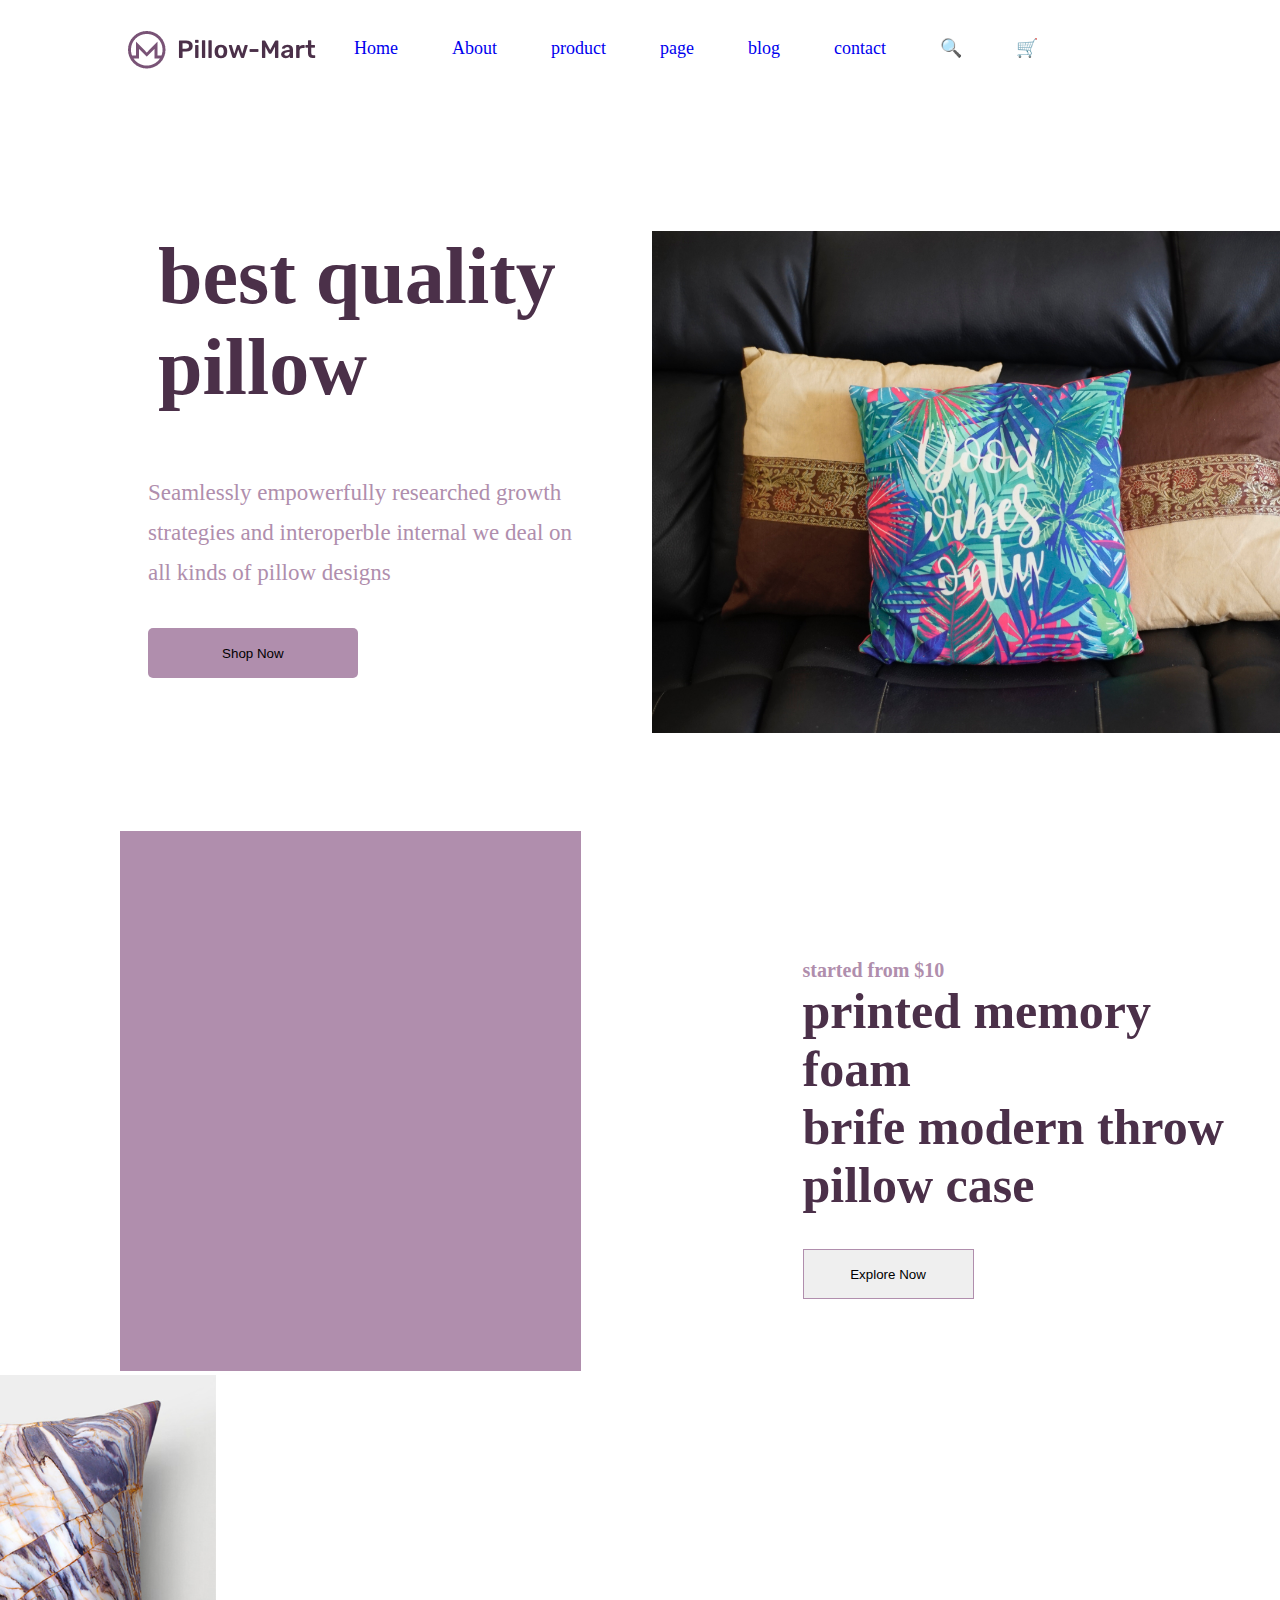
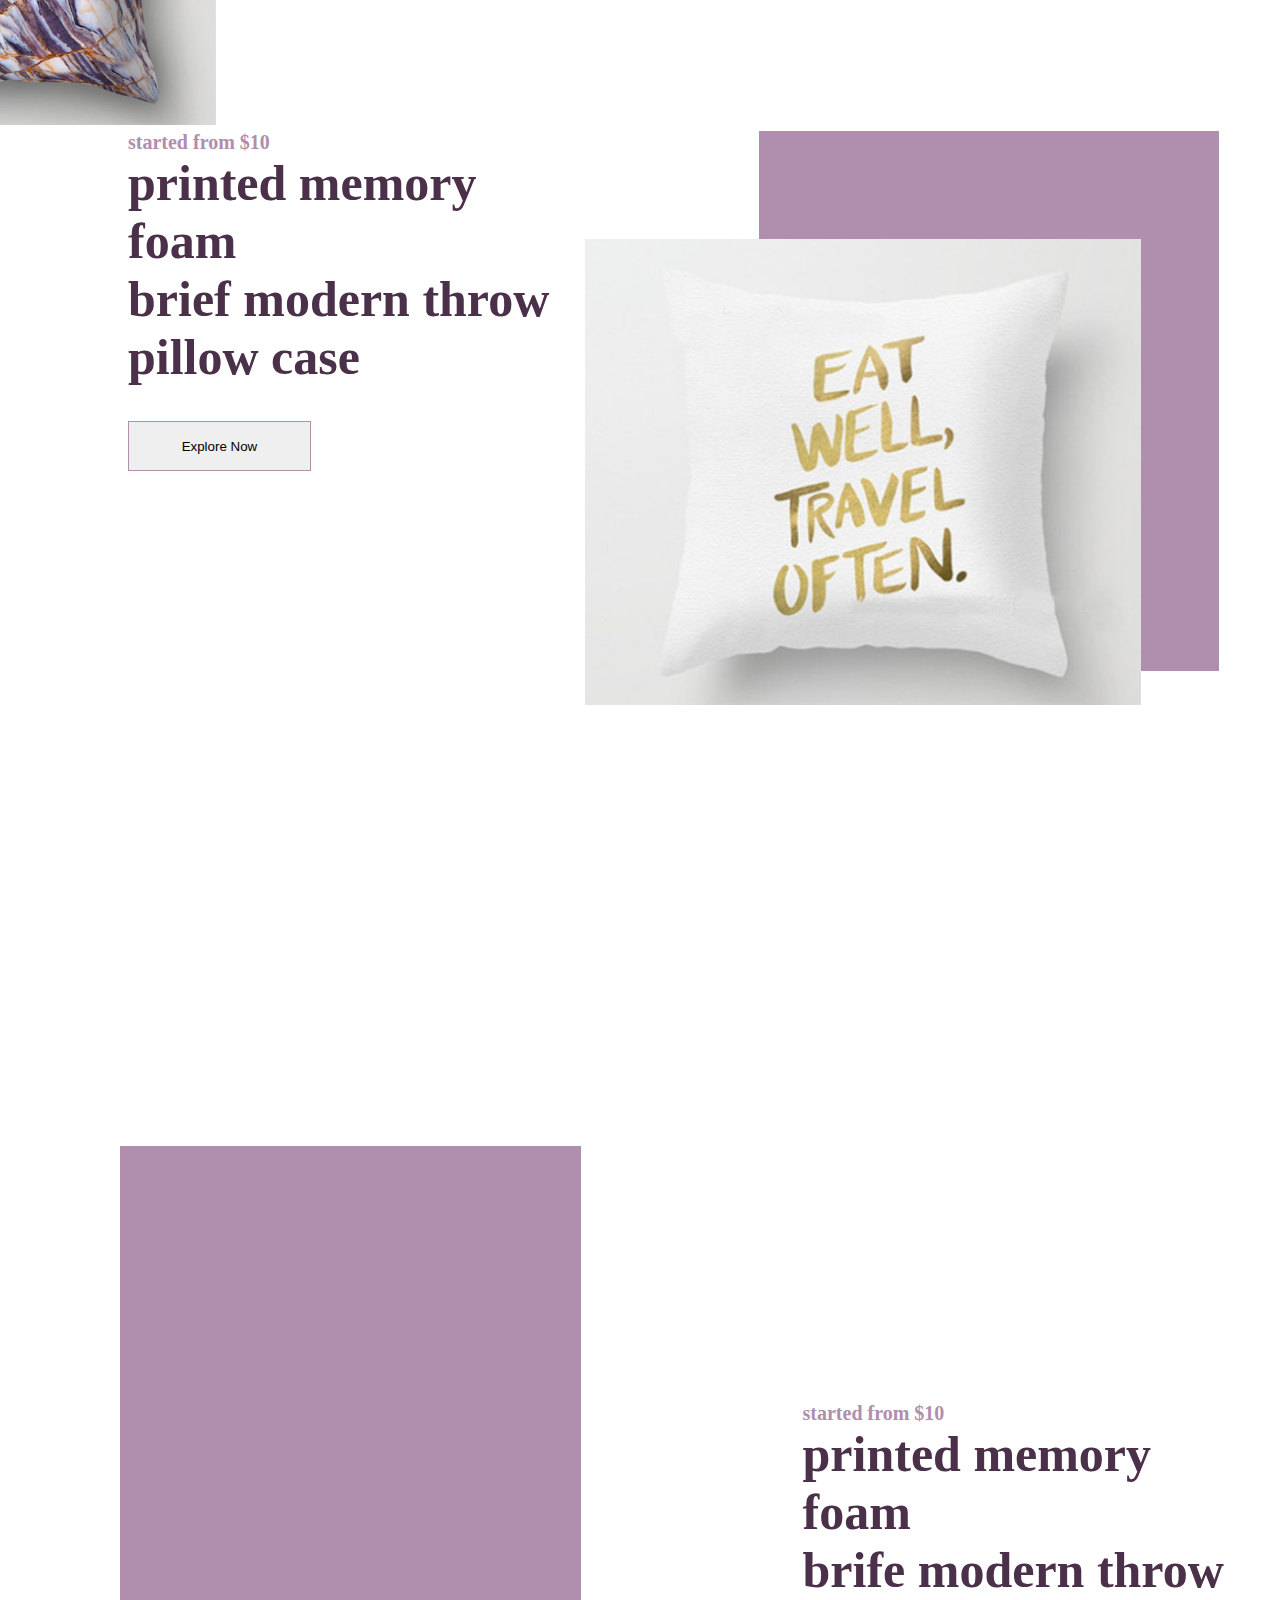
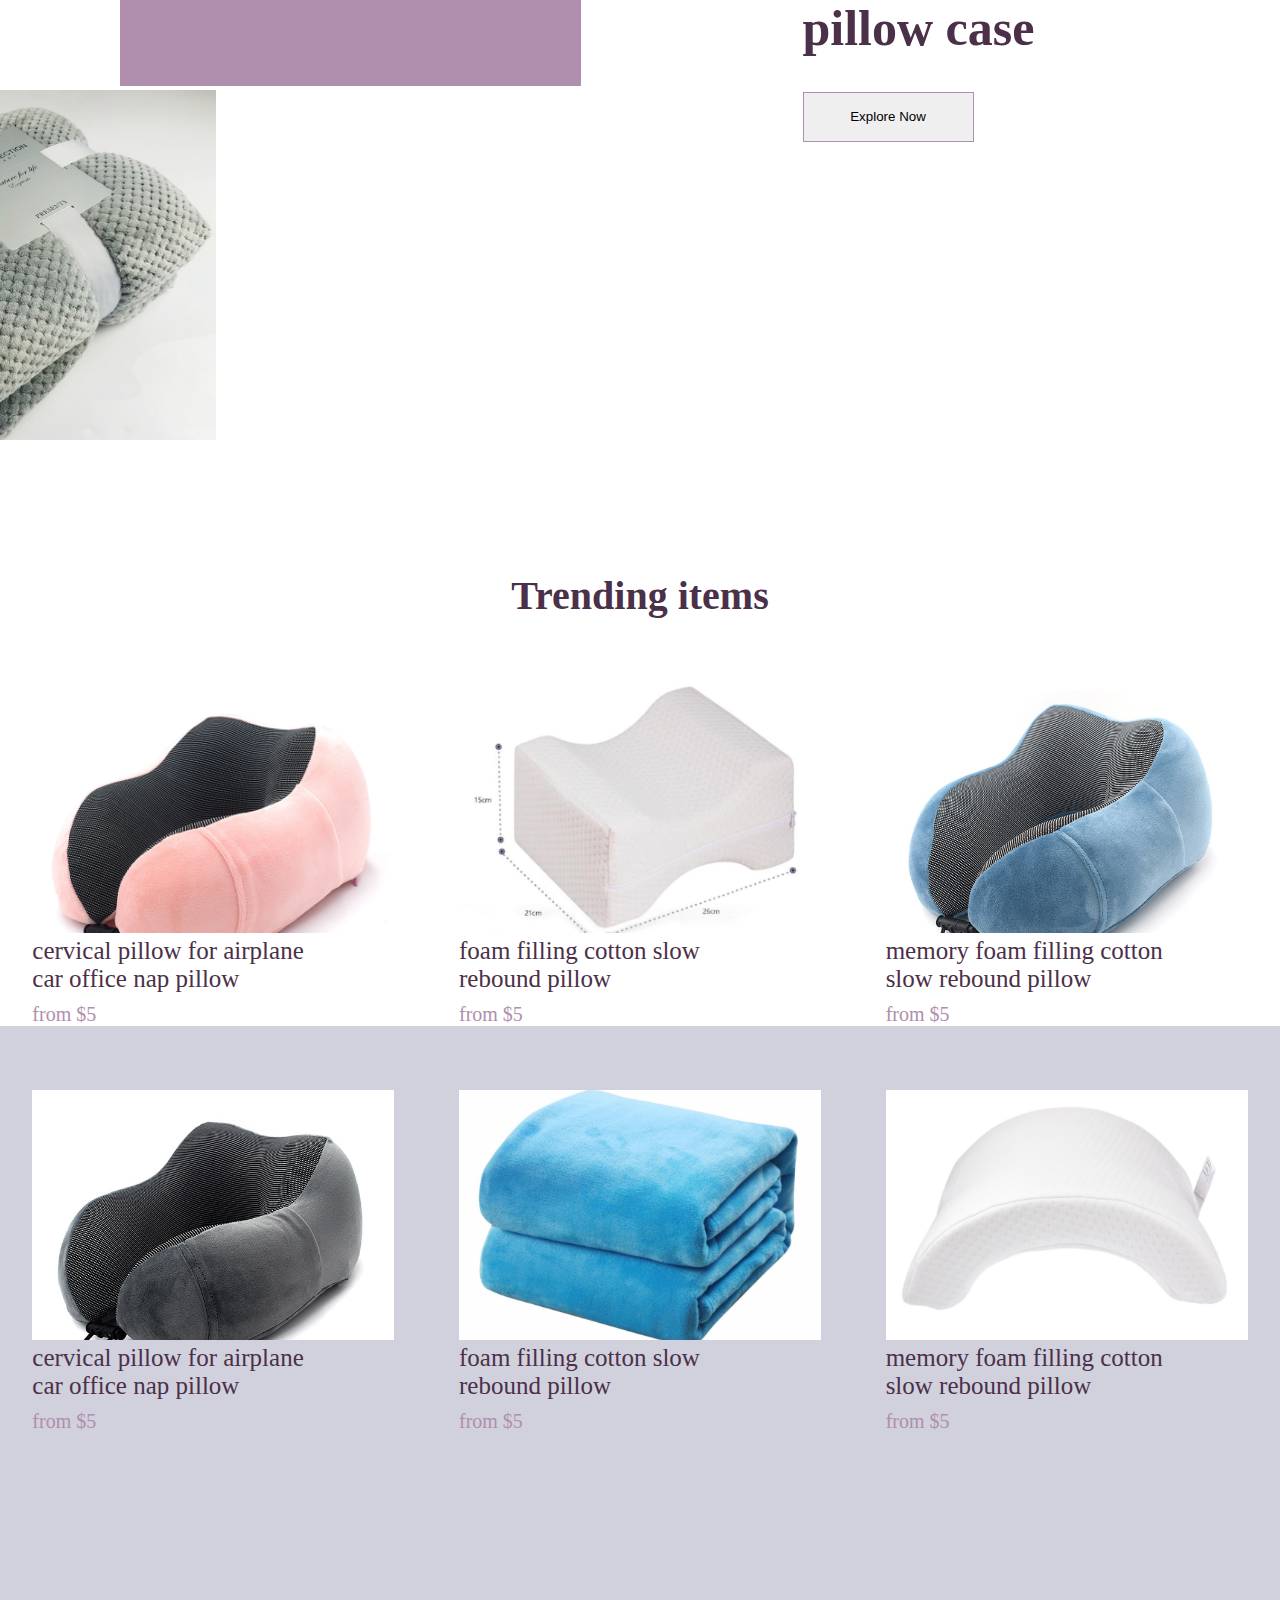
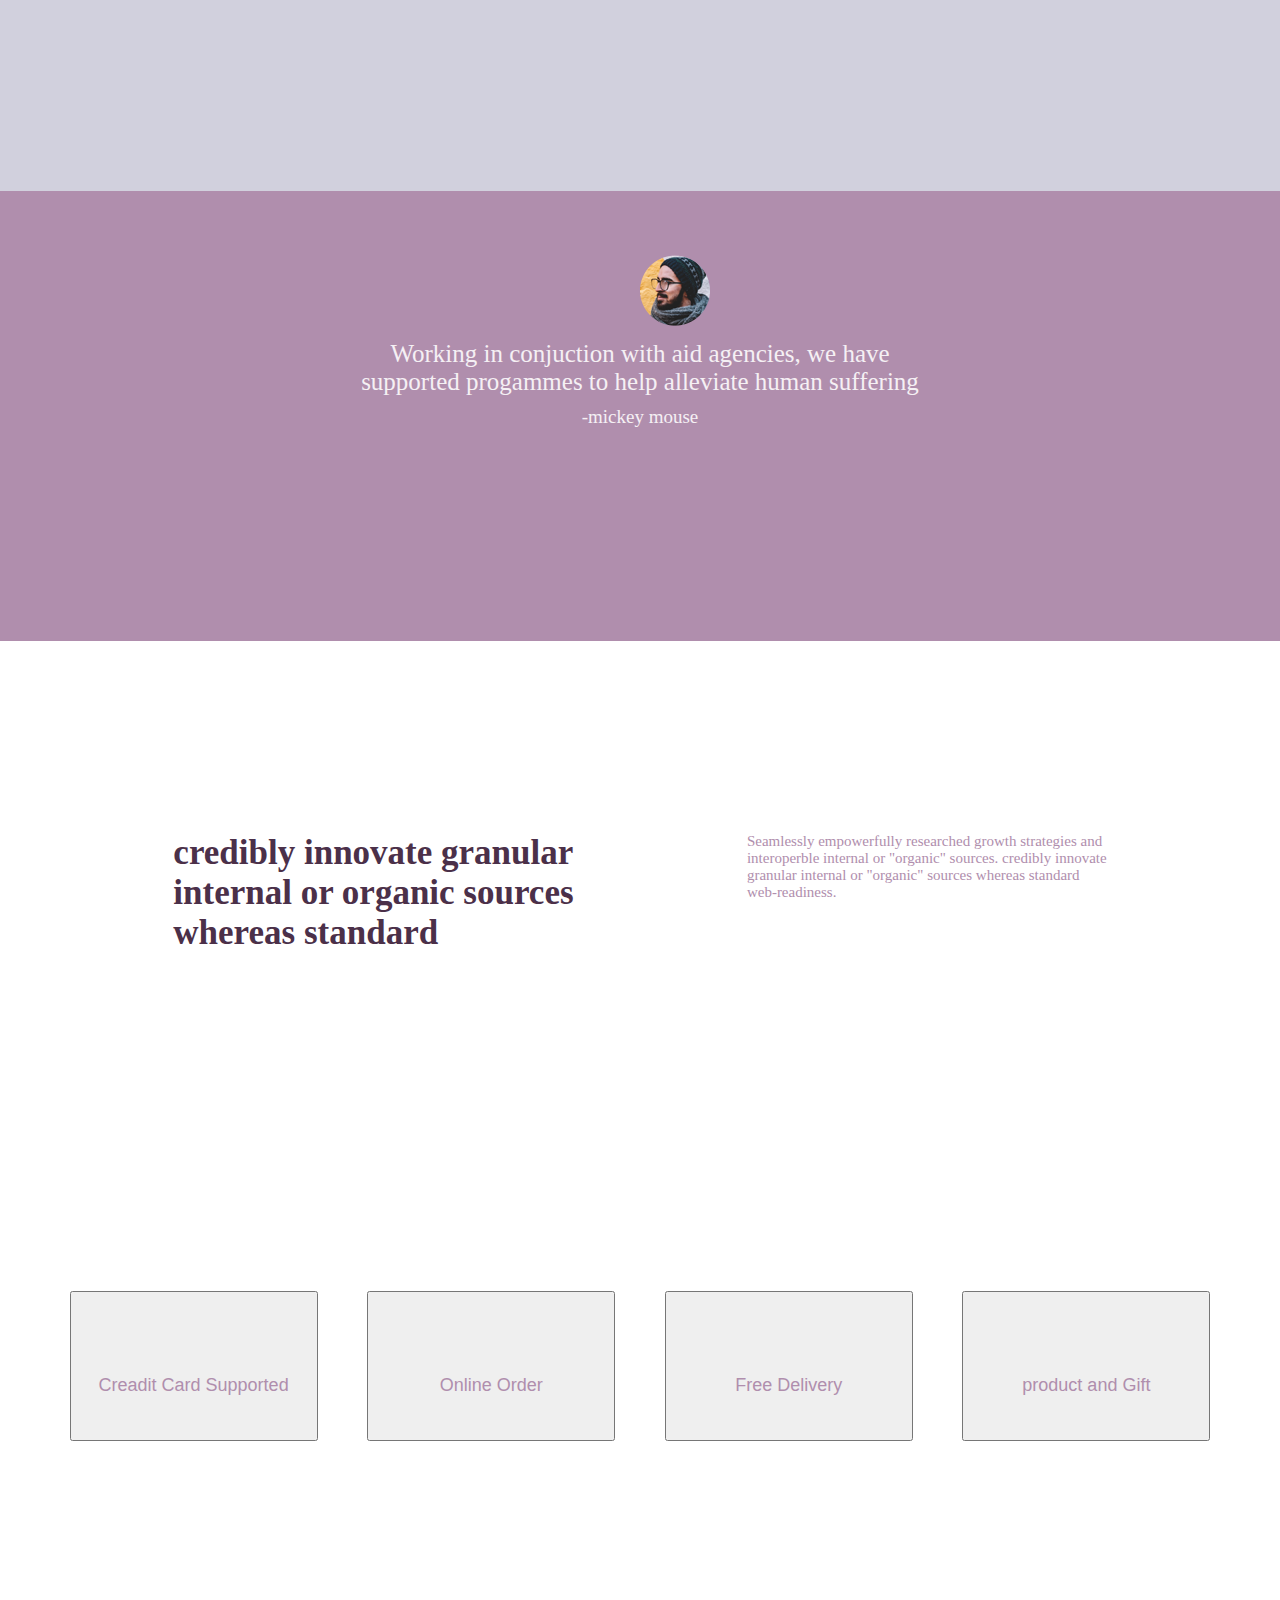
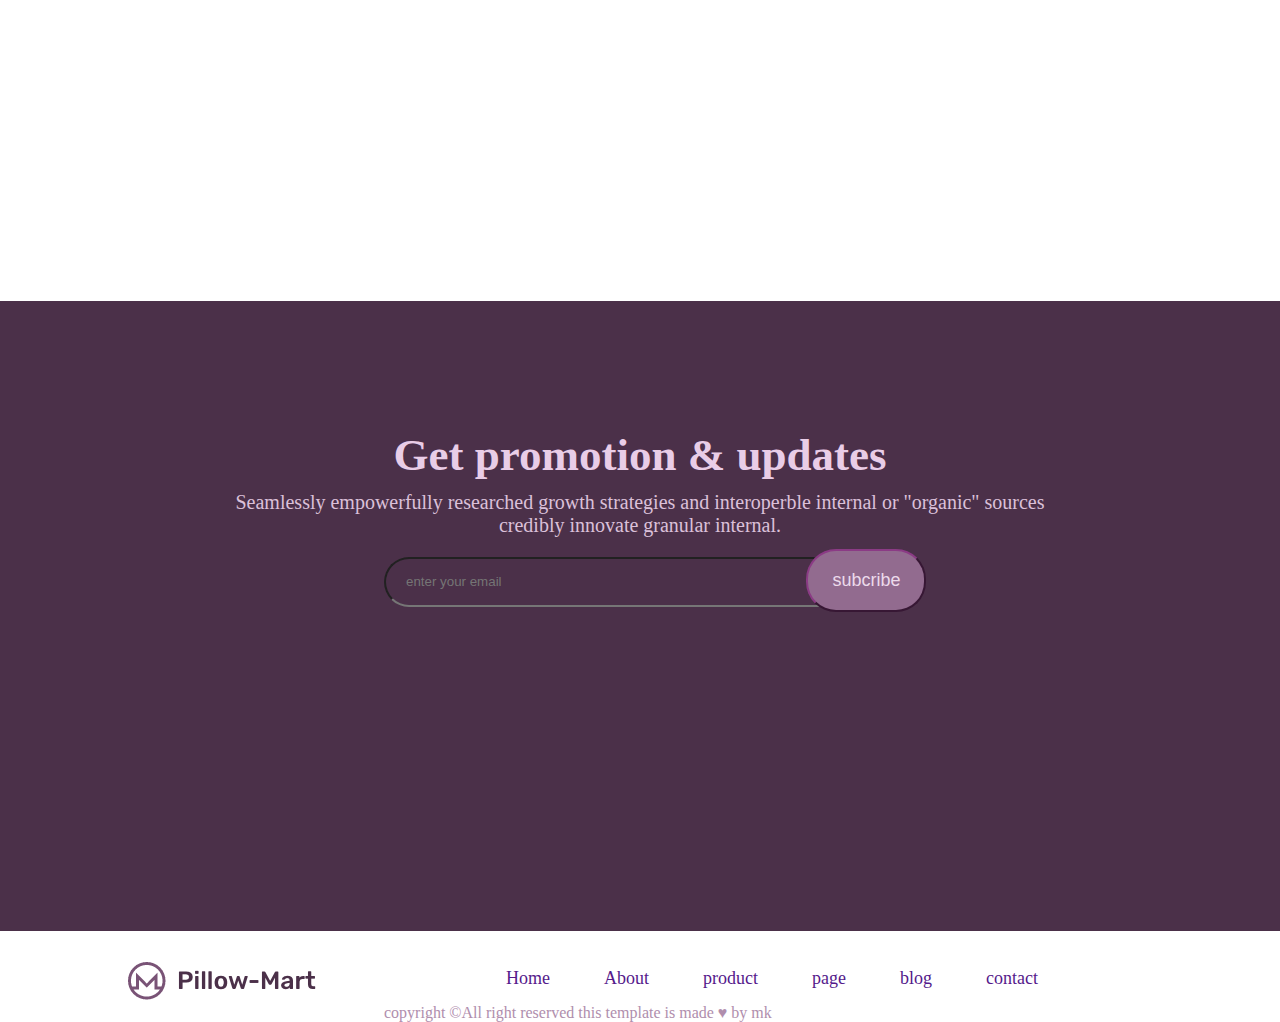
==== Pillow-Mart/index.html @ 5a781c91 "Add files via upload" ====
<!DOCTYPE html>
<html lang="en">

<head>
    <meta charset="UTF-8">
    <meta author="Ezekiel Lawson">
    <meta name="viewport" content="width=device-width, initial-scale=1.0">
    <meta http-equiv="X-UA-Compatible" content="ie=edge">
    <link rel="stylesheet" href="css/main.css">
    <title>PILLOW MART</title>
</head>

<body>
    <header>
        <img class="logo" src="images/logo.png" alt="">
        <nav>
            <ul>
                <li><a href="#">Home</a></li>
                <li><a href="#">About</a></li>
                <li><a href="#">product</a></li>
                <li><a href="#">page</a></li>
                <li><a href="#">blog</a></li>
                <li><a href="#">contact</a></li>
                <li><a href="#" class="icon"> &#128269</a></li>
                <li><a href="#" class="icon-one"> &#128722</a></li>
            </ul>
        </nav>

    </header>
    <section class="section-banner">
        <div class="section-flex">
            <div class="banner-text">
                <h1 class="heading-text">best quality pillow </h1>
                <p class="paragraph">Seamlessly empowerfully researched growth <br>
                    strategies and interoperble internal we deal on <br>all kinds of pillow designs </p>
                <button class="shop-button">Shop Now</button>
            </div>
            <div class="pillow">
                <img class="banner-image" src="images/banner.png" alt="pillow image">
            </div>
        </div>
    </section>
    <!--========== second-section =======-->
    <section class="second-banner">
        <div class="section-two">
            <div class="image-section">
                <img class="pics-one" src="images/product_overlay.png" alt="">
                <img class="pics-two" src="images/single_product_1.png" alt="">
            </div>
            <div class="text-section">
                <p class="foam-text"><b>started from $10</b></p>
                <h1 class="foam-heading"> printed memory foam <br>
                    brife modern throw <br>
                    pillow case</h1>
                <button class="foam-two">Explore Now</button>

            </div>
        </div>
    </section>
    <!--========== second-section =======-->

    <section class="control">
        <div class="section-three">
            <div class="text-banner">
                <p class="foam-text"><b>started from $10</b></p>
                <h1 class="foam-heading"> printed memory foam<br>
                    brief modern throw 
                    pillow case</h1>
                <button class="mart-two">Explore Now</button>
            </div>
            <div class="image-banner">
                <img class="picture-one" src="images/product_overlay.png" alt="">
                <img class="picture-two" src="images/single_product_2.png" alt="">
            </div>
        </div>
    </section>
    <section class="control-one">
        <div class="foam-control">
            <div class="para">
                <img class="para-one" src="images/product_overlay.png" alt="">
                <img class="para-two" src="images/single_product_3.png" alt="">
            </div>
            <div class="text-section">
                <p class="foam-text"><b>started from $10</b></p>
                <h1 class="foam-heading"> printed memory foam <br>
                    brife modern throw <br>
                    pillow case</h1>
                <button class="foam-two">Explore Now</button>

            </div>
        </div>
    </section>
    <section class="section-six">
        <h1 class="trending-text">Trending items</h1>
        <div class="general">
            <div class="general-one">
                <img src="images/tranding_item_1.png" alt="" class="trending-image">
                <p class="general-1">cervical pillow for airplane <br>
                    car office nap pillow</p>
                <p class="general-2">from $5</p>

            </div>
            <div class="general-one">
                <img src="images/tranding_item_2.png" alt="" class="trending-image">
                <p class="general-1">foam filling cotton slow <br>
                    rebound pillow</p>
                <p class="general-2">from $5</p>

            </div>
            <div class="general-one">
                <img src="images/tranding_item_3.png" alt="" class="trending-image">
                <p class="general-1">memory foam filling cotton<br>
                    slow rebound pillow</p>
                <p class="general-2">from $5</p>
            </div>
        </div>
    </section>

    <section class="comman">
        <div class="general">
            <div class="general-one">
                <img src="images/tranding_item_4.png" alt="" class="trending-image">
                <p class="general-1">cervical pillow for airplane <br>
                    car office nap pillow</p>
                <p class="general-2">from $5</p>

            </div>
            <div class="general-one">
                <img src="images/tranding_item_5.png" alt="" class="trending-image">
                <p class="general-1">foam filling cotton slow <br>
                    rebound pillow</p>
                <p class="general-2">from $5</p>

            </div>
            <div class="general-one">
                <img src="images/tranding_item_6.png" alt="" class="trending-image">
                <p class="general-1">memory foam filling cotton<br>
                    slow rebound pillow</p>
                <p class="general-2">from $5</p>
            </div>
        </div>
    </section>
    <section class="cornel">
        <div class="cornel-one">
            <img class="cornel-two" src="images/client_2.png" alt="">
            <p class="cornel-2">Working in conjuction with aid agencies, we have <br>
                supported progammes to help alleviate human suffering</p>
            <p class="cornel-1">-mickey mouse</p>
        </div>
    </section>
    <section class="mara">
        <div class="mara-one">
            <h1 class="mara-1">credibly innovate granular <br>
                internal or organic sources <br>
                whereas standard </h1>
            <div class="mara-two">
                <p class="mara-2">Seamlessly empowerfully researched growth strategies and <br>
                    interoperble internal or "organic" sources. credibly innovate <br>
                    granular internal or "organic" sources whereas standard <br>
                    web-readiness.</p>
            </div>
        </div>
    </section>
    <section class="broda">
        <div class="broda-one">
            <button class="broda-1">Creadit Card Supported</button>
            <button class="broda-1">Online Order</button>
            <button class="broda-1">Free Delivery</button>
            <button class="broda-1">product and Gift</button>
        </div>
    </section>
    <section class="promo">
        <div class="promo-one">
            <h1 class="promo-1">Get promotion & updates</h1>
            <p class="promo-2">Seamlessly empowerfully researched growth strategies and
                interoperble internal or "organic" sources <br> credibly innovate granular internal.</p>
            <input class="promo-3" type="email" name="email" id="email" placeholder="enter your email"><button
                class="promo-4">subcribe</button>
        </div>
    </section>
    <div class="bingo">
        <img class="logo" src="images/logo.png" alt="">
        <nav>
            <ul>
                <li><a href="">Home</a></li>
                <li><a href="">About</a></li>
                <li><a href="">product</a></li>
                <li><a href="">page</a></li>
                <li><a href="">blog</a></li>
                <li><a href="">contact</a></li>

            </ul>
        </nav>
    </div>
    <footer>
        <p>copyright &copy;All right reserved this template is made &hearts; by mk </p>
    </footer>






</body>

</html>
---- Pillow-Mart/css/main.css ----
*{
    margin: 0;
    padding: 0;
    box-sizing: border-box;
}
/* header{
    padding-top: 20px;
} */
nav{
    float: right;
    padding-right: 15%;
    padding-top: 37px;
}

li{
    display: inline-block;
    justify-content:space-evenly ;
}
li a{
    padding-right: 50px;
    text-decoration: none;
    font-size: 18px;

}
.logo{
    padding-left:10%;
    padding-top: 31px;
}
.section-flex{
    display: flex;
    justify-content: space-evenly;
    /* align-items: center; */
    margin-top: 10%;
}
.banner-image{
    width:100%;
    height: 100%;
    margin-top: 30px;
}
.banner-text{
    margin-left: 10%;
    width: 70%;
    
}
.heading-text{
    font-size: 80px;
    color: #4b3049;
    padding: 30px;
   
}
.paragraph{
   font-size: 23px;
   color: #b08EAD;
   padding-top: 30px;
   line-height: 40px;
   padding-left: 20px;
}
.shop-button{
    width: 40%;
    height: 50px;
    margin-top: 35px;
    background-color: #b08EAD;
    border-color: #b08EAD;
    border: 10px;
    border-radius: 5px;
    margin-left: 20px;
}
.image-section{
    margin-top: 10%;
    height: 100vh;
}
.pics-two{
    position: relative;
    right:25%;
    height:350px;
}
.pics-one{
    position: relative;
    left: 15%;
    height:60vh ;
}
.section-two{
    display: flex;
    justify-content: space-evenly;

}
.section-three{
    display: flex;
    justify-content: space-evenly;
}
.text-section{
    padding-top: 20%;
    padding-right: 50px;
}
.foam-text{
    font-size: 20px;
    color: #b08EAD;
}
.foam-heading{
    font-size: 50px;
    color: #4b3049;
}
.foam-two{
    width: 40%;
    height: 50px;
    margin-top: 35px;
    border: solid 1px #b08EAD;

}

.text-banner{
    /* padding-bottom: 10%; */
    padding-left: 10%;
}
.mart-one{
    font-size: 20px;
    color: #b08EAD;
}
.mart-three{
    font-size: 40px;
    color: #4b3049;
}
.mart-two{
    width: 40%;
    height: 50px;
    margin-top: 35px;
    border: solid 1px #b08EAD;

}

.picture-two{
    position: relative;
    height:80%px;
    width: 80%;
    bottom: 43%;
}
.picture-one{
    position: relative;
    left: 25%;
    height: 60vh;

}
.pat-items{
    background-color: #d1d0dd;
    height: 100vh;
}
.items{
    padding-top: 10%;
}
.item-one{
    text-align: center;
    font-size: 30px;
    padding-bottom: 20px;
}
.para-two{
    position: relative;
    right:25%;
    height:350px;
}
.para-one{
    position: relative;
    left: 15%;
    height:60vh ;
}
.foam-control{
    display: flex;
    justify-content: space-evenly;

}
.world{
    padding-right: 50px;
}
.world-text{
    font-size: 20px;
    color: #b08EAD;
}
.world-three{
    font-size: 40px;
    color: #4b3049;
}
.world-two{
    width: 40%;
    height: 50px;
    margin-top: 35px;
    border: solid 1px #b08EAD;

}
.comman{
    background-color: #d1d0dd;
    height: 85vh;
}
.trending-text{
    text-align: center;
    padding-top: 10%;
    font-size: 40px;
    color: #4b3049;
}
.general{
    display: flex;
    justify-content:space-around;
}
.trending-image{
    width: 100%;
}
.general-one{
    /* margin-left: 30px; */
    margin-top:5%;
}
.general-1{
    font-size: 25px;
    color: #4b3049;
}
.general-2{
    font-size: 20px;
    padding-top: 10px;
    color: #b08EAD;
}
.cornel{
    background-color:#b08EAD;
    height: 50vh;
}
.cornel-two {
    margin-left:50% ;
    margin-top: 5%;
}
.cornel-2{
    padding-top: 10px;
    text-align: center;
    font-size: 25px;
    color:rgb(245, 240, 244);
}
.cornel-1{
    padding-top: 10px;
    text-align: center;
    font-size: 19px;
    color: rgb(245, 240, 244);

}
.mara{
    height: 70vh;
}
.mara-one{
    display: flex;
    justify-content: space-evenly;
    padding-top: 15%;
}
.mara-1{
    font-size: 35px;
    color: #4b3049;
}
.mara-2{
    color: #b08EAD;
    font-size: 15px;
}
.broda{
    height: 70vh;
}
.broda-one{
    display: flex;
    justify-content:space-evenly;
    padding:20px ;
    border-color: #b08EAD;
}
.broda-1{
    width: 20%;
    height: 150px;
    padding-top: 40px;
    font-size: 18px;
    color: #b08EAD;
}
.promo{
    background-color: #4b3049;
    height: 70vh;
    /* margin:40px; */
    /* margin-bottom: 30%; */
}
.promo-1{
    color: rgb(233, 205, 231);
    font-size: 45px;
    text-align: center;
    padding-top: 10%;
}
.promo-2{
    text-align: center;
    font-size: 20px;
    color: rgb(219, 192, 217);
    padding-top: 10px;
}
.promo-3{
    margin-top: 20px;
    margin-left: 30%;
    width: 40%;
    height: 50px;
    background-color: #4b3049;
    border-radius: 30px;
    color: rgb(228, 206, 226);
    padding-left: 20px;
}
.promo-4{
    margin-left:-7%;
    height: 7vh;
    border-radius: 30px;
    width:120px;
    background-color: rgb(146, 107, 143);
    color:rgb(236, 218, 235);
    font-size: 18px;
    border-color: rgb(139, 59, 133);
    /* margin-top: -20px; */
}
/* .bingo{
    height:10vh;
    padding-bottom: 50%;
} */
footer{
    color: #b08EAD;
    padding-left: 30%;
}
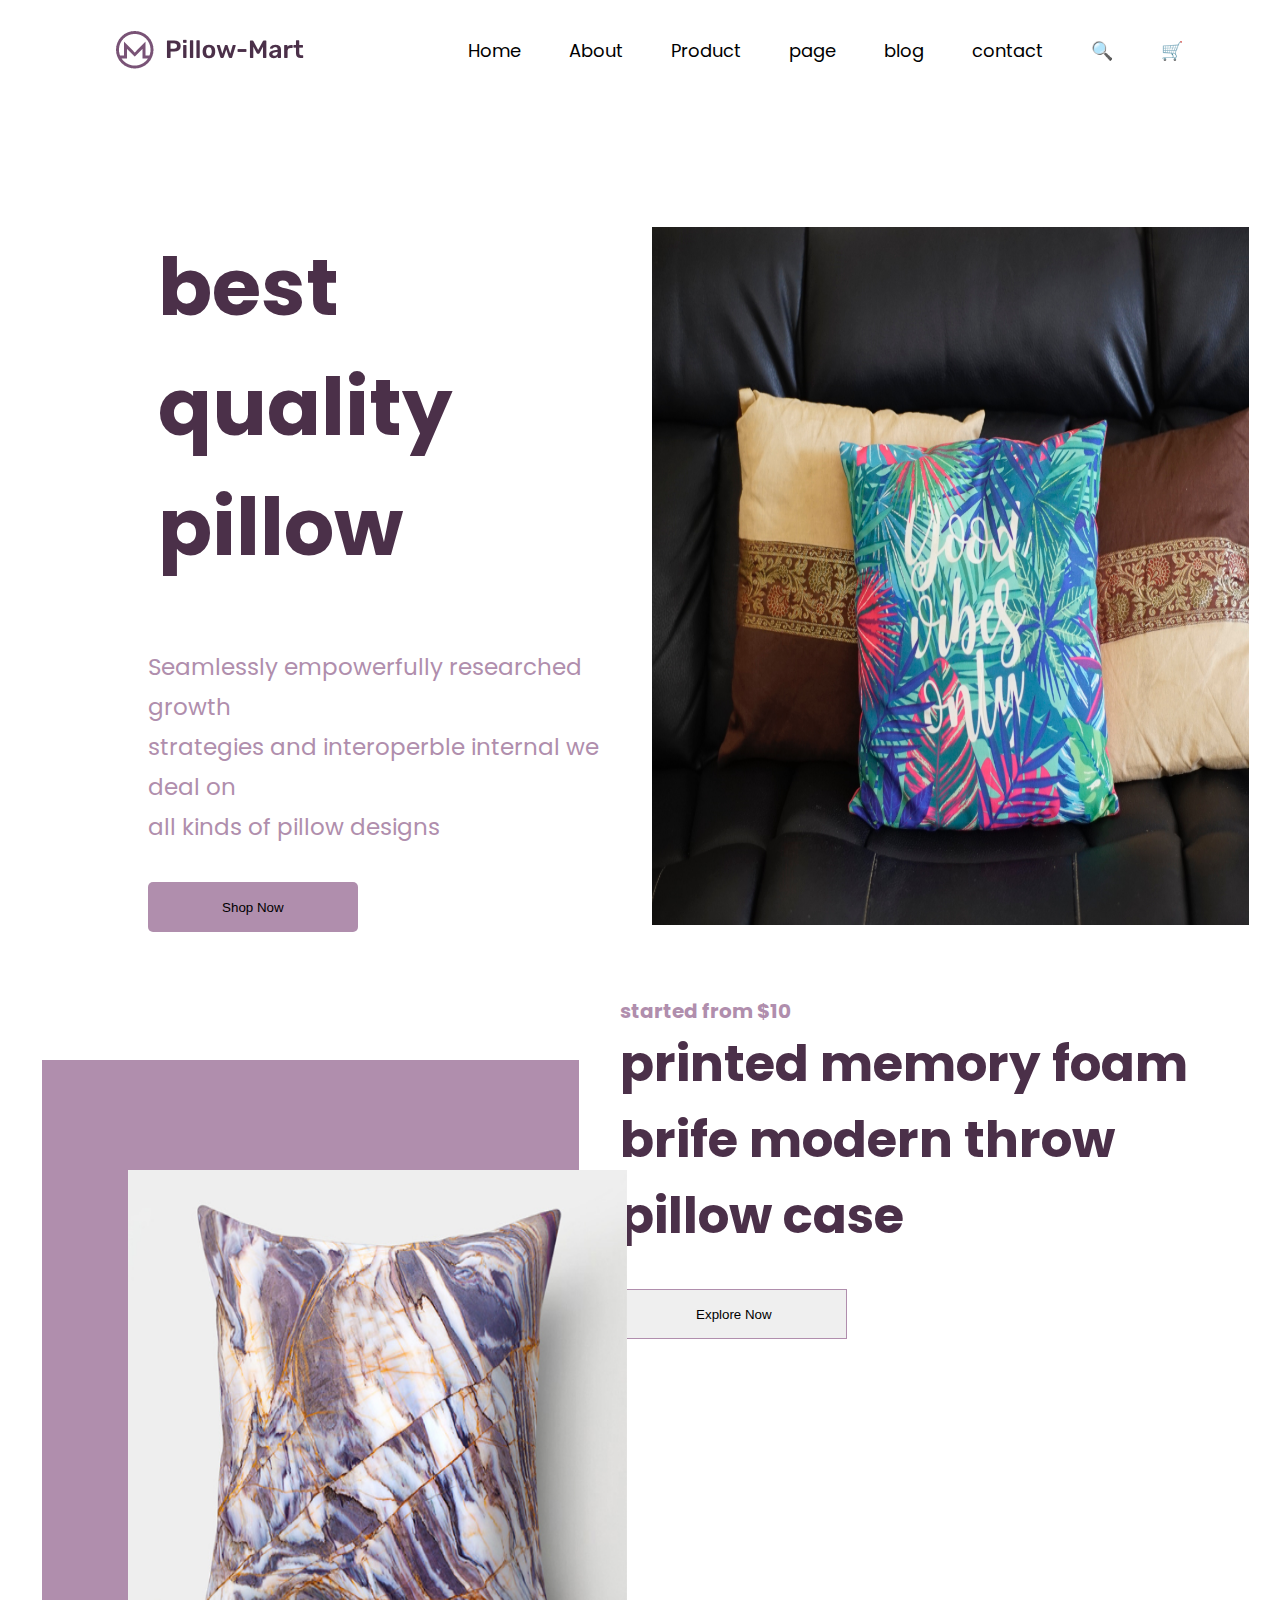
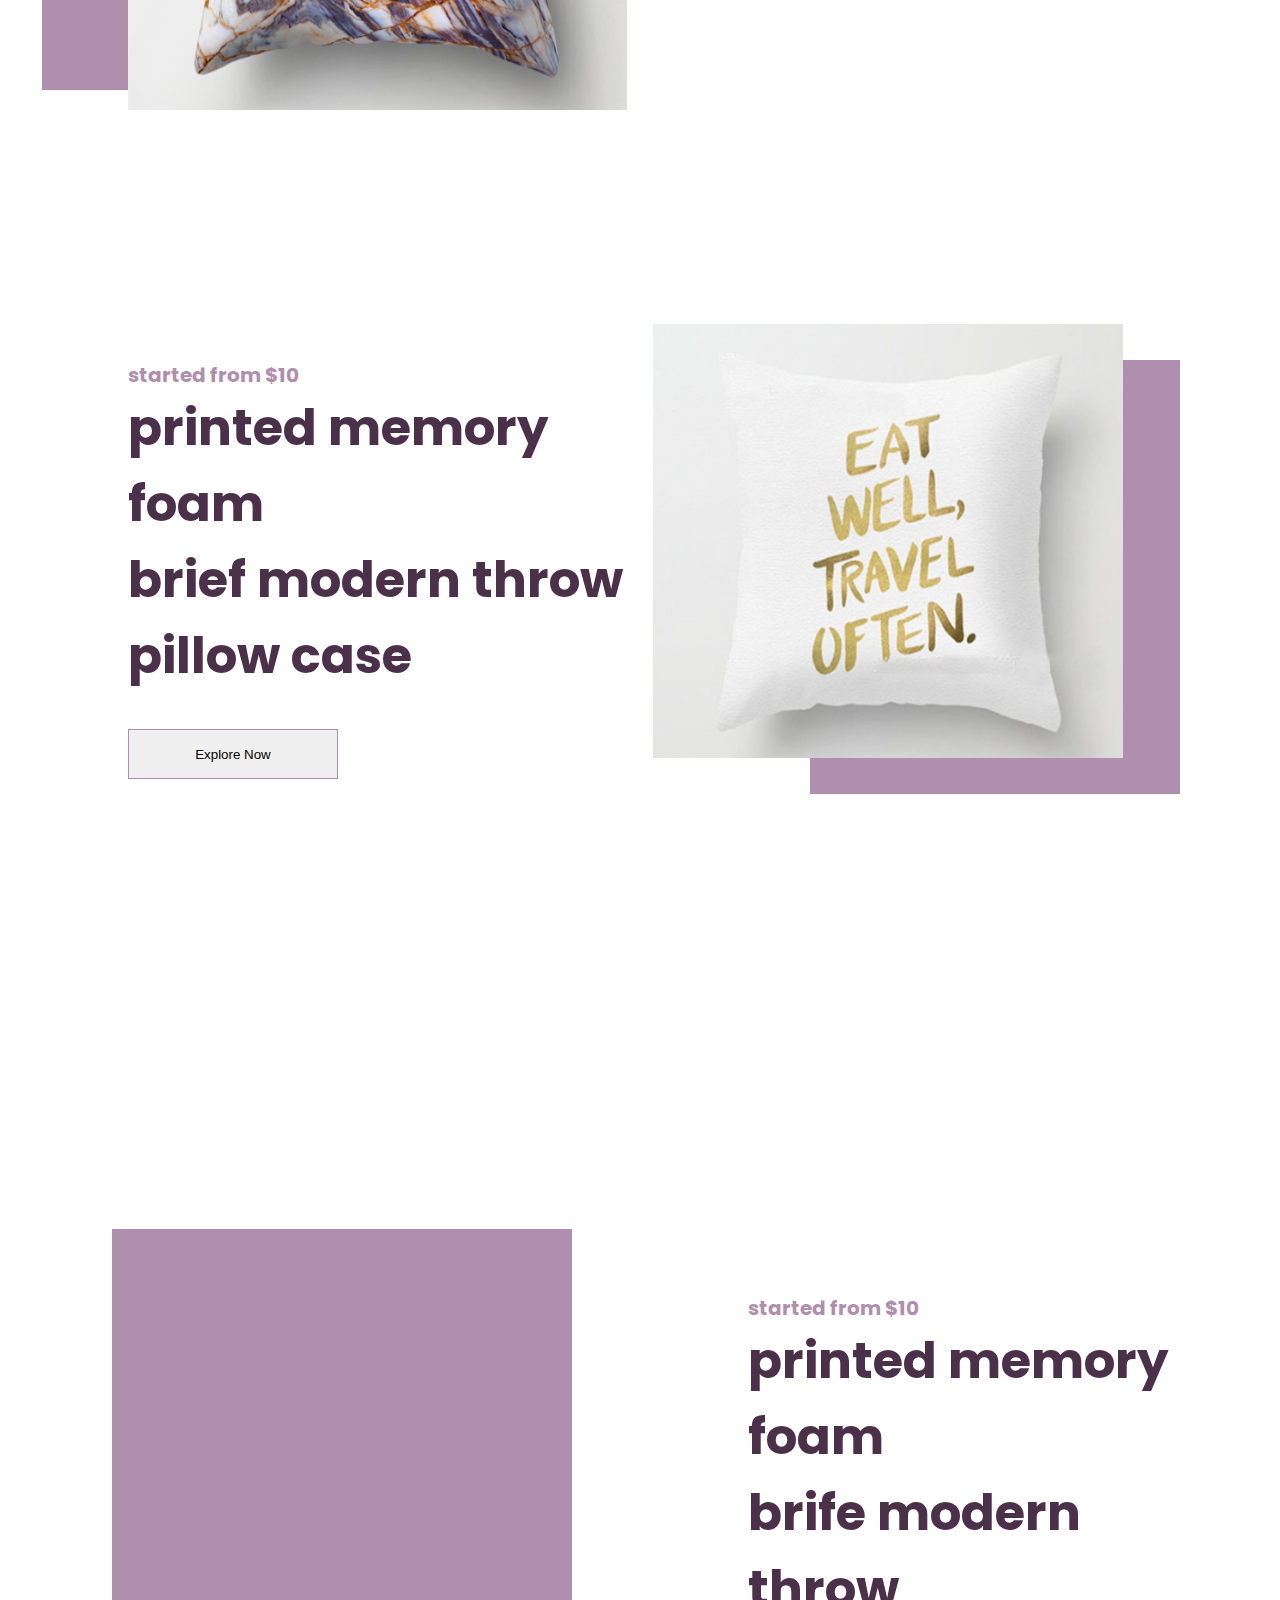
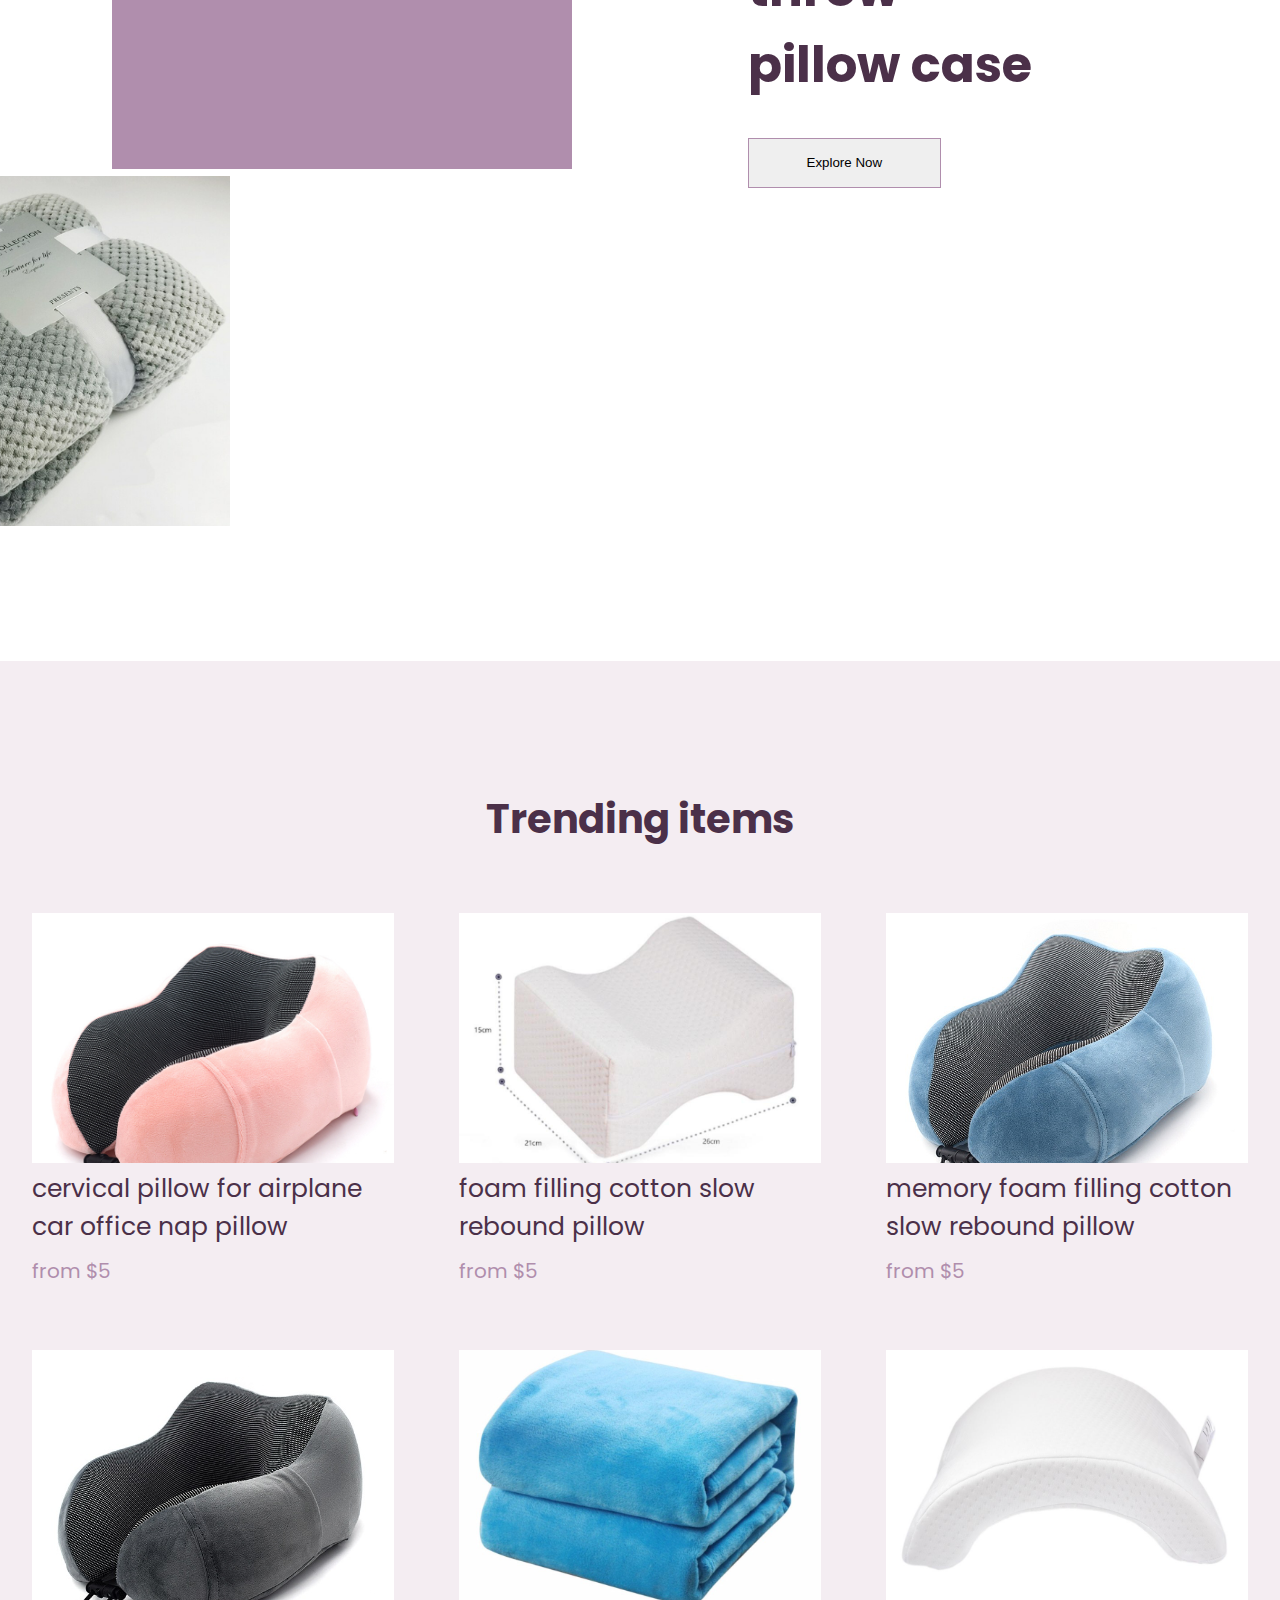
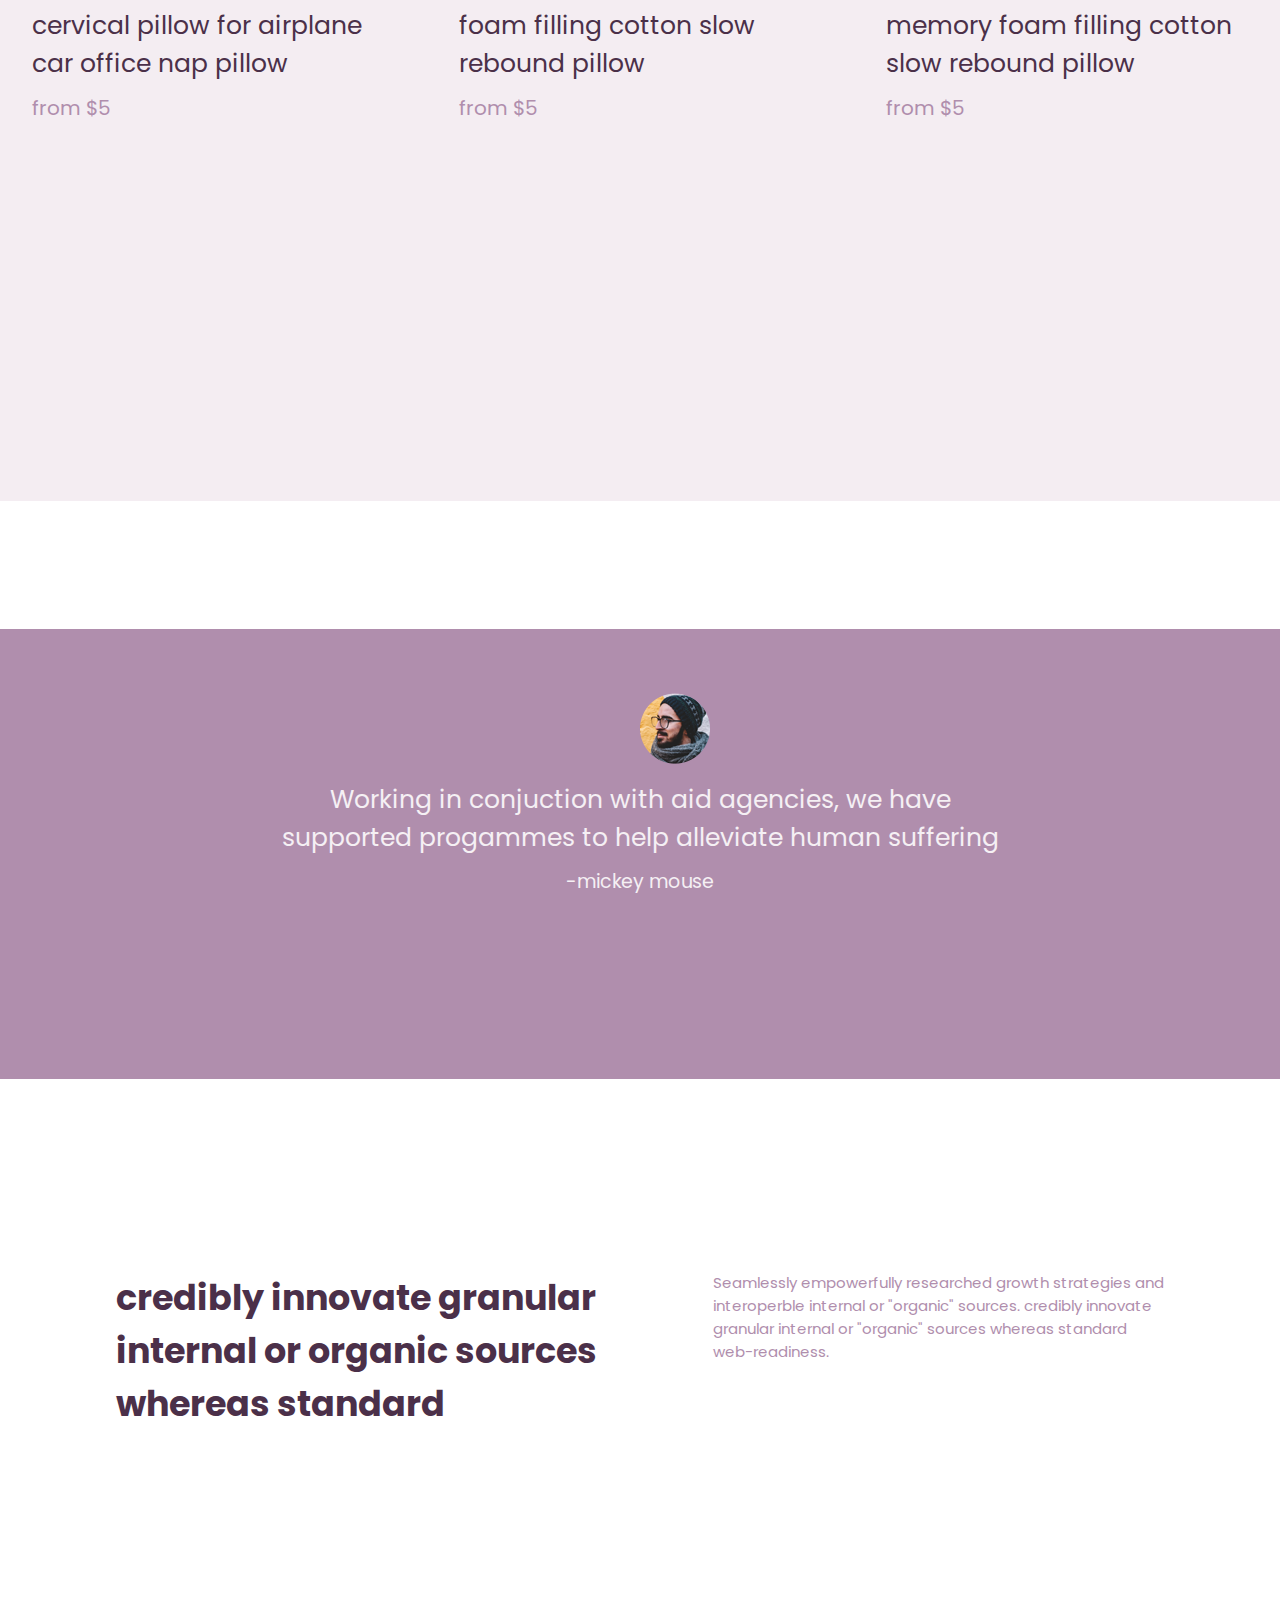
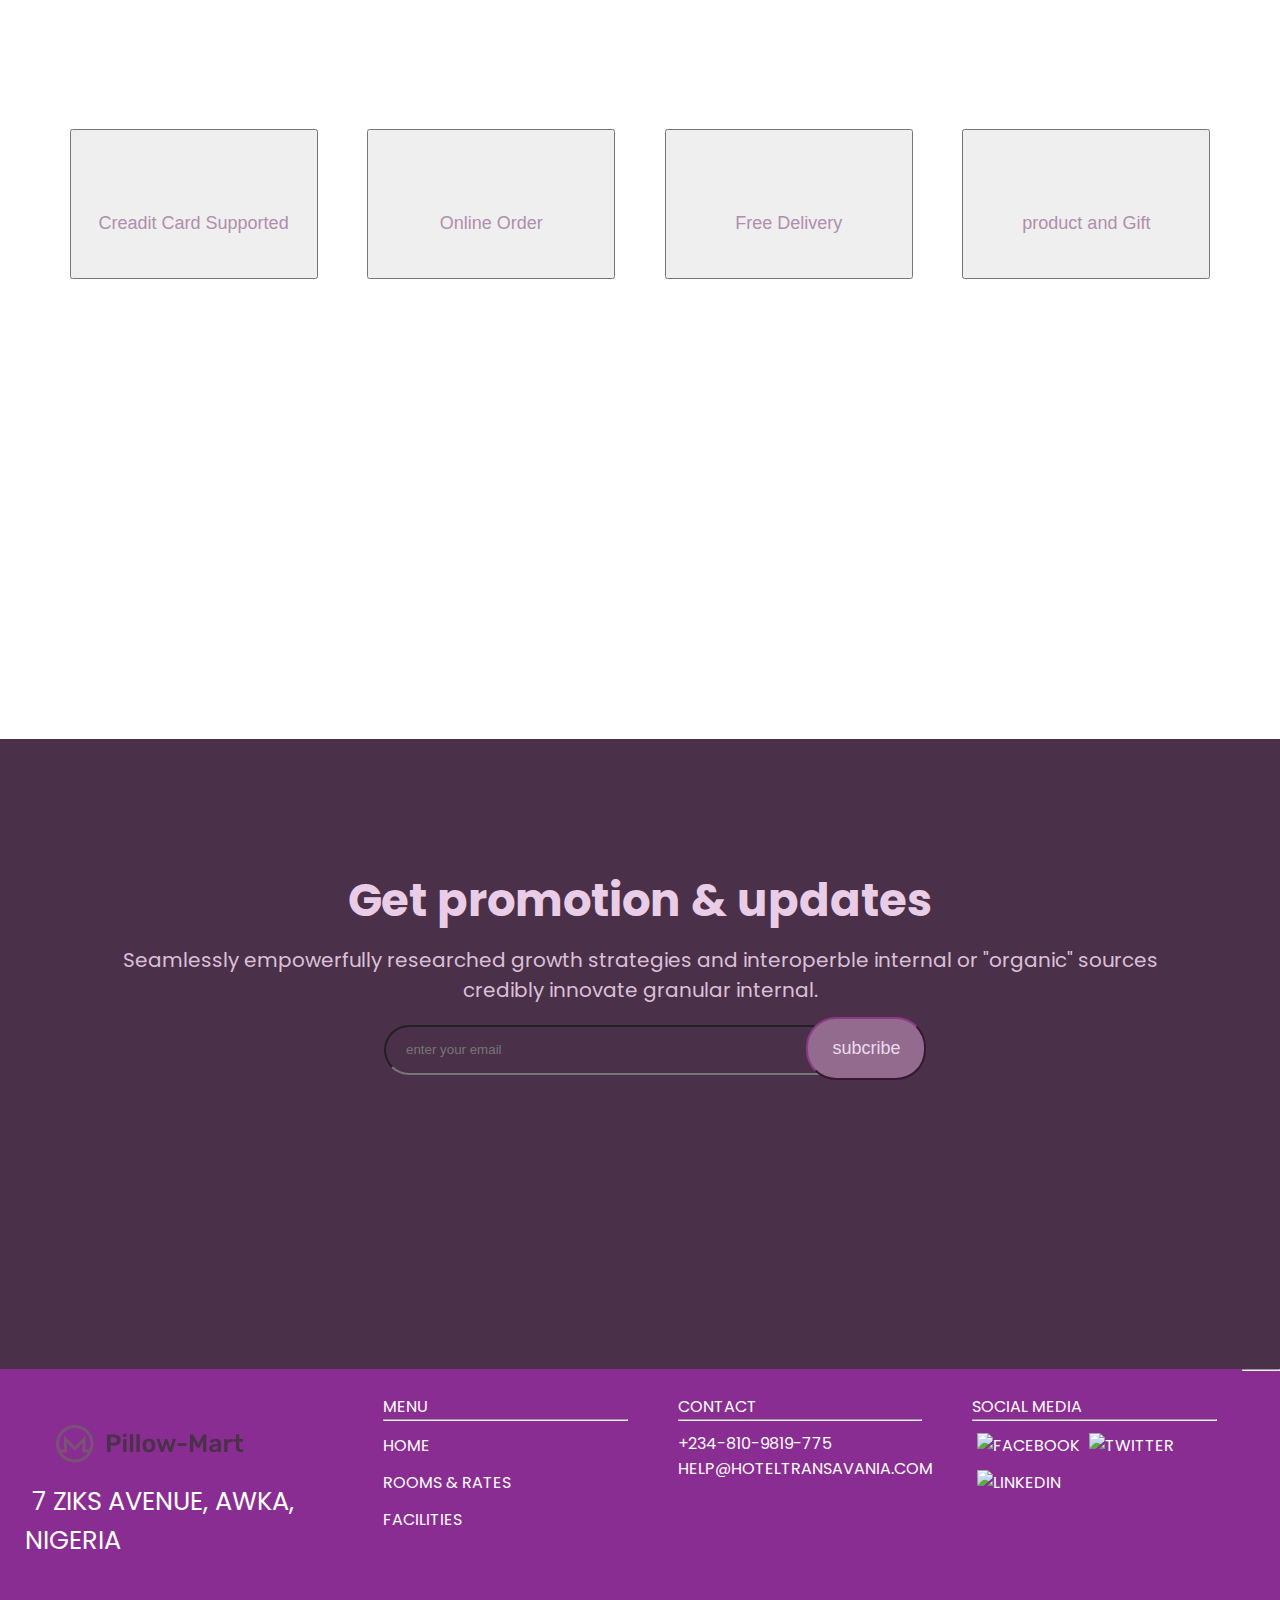
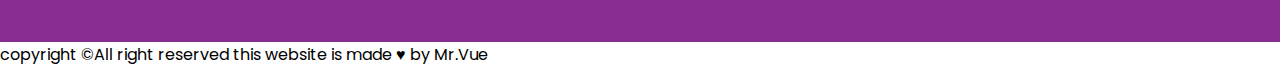
==== commit ab17bd2b: "added the footer and header" ====
--- a/Pillow-Mart/index.html
+++ b/Pillow-Mart/index.html
@@ -6,18 +6,24 @@
     <meta author="Ezekiel Lawson">
     <meta name="viewport" content="width=device-width, initial-scale=1.0">
     <meta http-equiv="X-UA-Compatible" content="ie=edge">
+    <link rel="stylesheet" href="https://stackpath.bootstrapcdn.com/font-awesome/4.7.0/css/font-awesome.min.css" />
+    <link href="https://fonts.googleapis.com/css2?family=Poppins&display=swap" rel="stylesheet">
     <link rel="stylesheet" href="css/main.css">
+    <link rel="stylesheet" href="css/responsive.css">
     <title>PILLOW MART</title>
 </head>
 
 <body>
-    <header>
-        <img class="logo" src="images/logo.png" alt="">
-        <nav>
-            <ul>
+    <header class="hero">
+        <nav class="navbar">
+            <div style="display: flex;">
+                <img class="logo" src="images/logo.png" alt="">
+            </div>
+            <i class="fa fa-bars" id="icon"></i>
+            <ul class="nav">
                 <li><a href="#">Home</a></li>
                 <li><a href="#">About</a></li>
-                <li><a href="#">product</a></li>
+                <li><a href="#">Product</a></li>
                 <li><a href="#">page</a></li>
                 <li><a href="#">blog</a></li>
                 <li><a href="#">contact</a></li>
@@ -25,7 +31,6 @@
                 <li><a href="#" class="icon-one"> &#128722</a></li>
             </ul>
         </nav>
-
     </header>
     <section class="section-banner">
         <div class="section-flex">
@@ -57,14 +62,14 @@
             </div>
         </div>
     </section>
-    <!--========== second-section =======-->
+    <!--========== Third-section =======-->
 
     <section class="control">
         <div class="section-three">
             <div class="text-banner">
                 <p class="foam-text"><b>started from $10</b></p>
                 <h1 class="foam-heading"> printed memory foam<br>
-                    brief modern throw 
+                    brief modern throw
                     pillow case</h1>
                 <button class="mart-two">Explore Now</button>
             </div>
@@ -74,11 +79,13 @@
             </div>
         </div>
     </section>
+
+    <!--========== Fourth-section =======-->
     <section class="control-one">
         <div class="foam-control">
             <div class="para">
-                <img class="para-one" src="images/product_overlay.png" alt="">
-                <img class="para-two" src="images/single_product_3.png" alt="">
+                <img class="para-one" src="images/product_overlay.png" alt="" id="image-product">
+                <img class="para-two" src="images/single_product_3.png" alt="" id="image-single">
             </div>
             <div class="text-section">
                 <p class="foam-text"><b>started from $10</b></p>
@@ -90,56 +97,61 @@
             </div>
         </div>
     </section>
-    <section class="section-six">
-        <h1 class="trending-text">Trending items</h1>
-        <div class="general">
-            <div class="general-one">
-                <img src="images/tranding_item_1.png" alt="" class="trending-image">
-                <p class="general-1">cervical pillow for airplane <br>
-                    car office nap pillow</p>
-                <p class="general-2">from $5</p>
-
-            </div>
-            <div class="general-one">
-                <img src="images/tranding_item_2.png" alt="" class="trending-image">
-                <p class="general-1">foam filling cotton slow <br>
-                    rebound pillow</p>
-                <p class="general-2">from $5</p>
-
-            </div>
-            <div class="general-one">
-                <img src="images/tranding_item_3.png" alt="" class="trending-image">
-                <p class="general-1">memory foam filling cotton<br>
-                    slow rebound pillow</p>
-                <p class="general-2">from $5</p>
-            </div>
-        </div>
-    </section>
-
-    <section class="comman">
-        <div class="general">
-            <div class="general-one">
-                <img src="images/tranding_item_4.png" alt="" class="trending-image">
-                <p class="general-1">cervical pillow for airplane <br>
-                    car office nap pillow</p>
-                <p class="general-2">from $5</p>
-
-            </div>
-            <div class="general-one">
-                <img src="images/tranding_item_5.png" alt="" class="trending-image">
-                <p class="general-1">foam filling cotton slow <br>
-                    rebound pillow</p>
-                <p class="general-2">from $5</p>
-
-            </div>
-            <div class="general-one">
-                <img src="images/tranding_item_6.png" alt="" class="trending-image">
-                <p class="general-1">memory foam filling cotton<br>
-                    slow rebound pillow</p>
-                <p class="general-2">from $5</p>
-            </div>
-        </div>
-    </section>
+    <!--========== Fifth-section =======-->
+    <section class="general-section">
+        <section class="section-six">
+            <h1 class="trending-text">Trending items</h1>
+            <div class="general">
+                <div class="general-one">
+                    <img src="images/tranding_item_1.png" alt="" class="trending-image">
+                    <p class="general-1">cervical pillow for airplane <br>
+                        car office nap pillow</p>
+                    <p class="general-2">from $5</p>
+
+                </div>
+                <div class="general-one">
+                    <img src="images/tranding_item_2.png" alt="" class="trending-image">
+                    <p class="general-1">foam filling cotton slow <br>
+                        rebound pillow</p>
+                    <p class="general-2">from $5</p>
+
+                </div>
+                <div class="general-one">
+                    <img src="images/tranding_item_3.png" alt="" class="trending-image">
+                    <p class="general-1">memory foam filling cotton<br>
+                        slow rebound pillow</p>
+                    <p class="general-2">from $5</p>
+                </div>
+            </div>
+        </section>
+        <!--========== Sixth-section =======-->
+        <section class="comman">
+            <div class="general">
+                <div class="general-one">
+                    <img src="images/tranding_item_4.png" alt="" class="trending-image">
+                    <p class="general-1">cervical pillow for airplane <br>
+                        car office nap pillow</p>
+                    <p class="general-2">from $5</p>
+
+                </div>
+                <div class="general-one">
+                    <img src="images/tranding_item_5.png" alt="" class="trending-image">
+                    <p class="general-1">foam filling cotton slow <br>
+                        rebound pillow</p>
+                    <p class="general-2">from $5</p>
+
+                </div>
+                <div class="general-one">
+                    <img src="images/tranding_item_6.png" alt="" class="trending-image">
+                    <p class="general-1">memory foam filling cotton<br>
+                        slow rebound pillow</p>
+                    <p class="general-2">from $5</p>
+                </div>
+            </div>
+        </section>
+    </section>
+
+    <!--========== seventh-section =======-->
     <section class="cornel">
         <div class="cornel-one">
             <img class="cornel-two" src="images/client_2.png" alt="">
@@ -148,6 +160,7 @@
             <p class="cornel-1">-mickey mouse</p>
         </div>
     </section>
+    <!--========== Eight-section =======-->
     <section class="mara">
         <div class="mara-one">
             <h1 class="mara-1">credibly innovate granular <br>
@@ -161,6 +174,7 @@
             </div>
         </div>
     </section>
+    <!--========== Nineth-section =======-->
     <section class="broda">
         <div class="broda-one">
             <button class="broda-1">Creadit Card Supported</button>
@@ -169,6 +183,7 @@
             <button class="broda-1">product and Gift</button>
         </div>
     </section>
+    <!--========== Tenth-section =======-->
     <section class="promo">
         <div class="promo-one">
             <h1 class="promo-1">Get promotion & updates</h1>
@@ -178,29 +193,65 @@
                 class="promo-4">subcribe</button>
         </div>
     </section>
-    <div class="bingo">
-        <img class="logo" src="images/logo.png" alt="">
-        <nav>
-            <ul>
-                <li><a href="">Home</a></li>
-                <li><a href="">About</a></li>
-                <li><a href="">product</a></li>
-                <li><a href="">page</a></li>
-                <li><a href="">blog</a></li>
-                <li><a href="">contact</a></li>
-
-            </ul>
-        </nav>
-    </div>
+    <!--========== Footer-section =======-->
+    <footer class="footer-container">
+        <div class="column">
+            <img class="logo" src="images/logo.png" alt="">
+          <div class="location">
+            <a href="https://goo.gl/maps/ct6hbTr46dtLZkLv7"
+              ><img src="images/img/icons/location.svg" alt=""
+            /></a>
+            <a href="https://goo.gl/maps/ct6hbTr46dtLZkLv7"
+              >7 ZIKS AVENUE, AWKA, NIGERIA</a
+            >
+          </div>
+        </div>
+
+        <div class="column">
+          <p class="title">Menu</p>
+          <hr />
+          <a class="menu text" href="#">Home</a>
+          <a class="menu text" href="#">Rooms & Rates</a>
+          <a class="menu text" href="#">Facilities</a>
+        </div>
+
+        <div class="column">
+          <p class="title">Contact</p>
+          <hr />
+          <p class="text phone">+234-810-9819-775</p>
+          <p class="text">
+            <a href="mailto:help@hoteltransavania.com"
+              >help@hoteltransavania.com</a
+            >
+          </p>
+        </div>
+
+        <div class="column">
+          <p class="title">Social Media</p>
+          <hr />
+          <a href="https://facebook.com"
+            ><img class="icons" src="images/img/icons/fb.svg" alt="facebook"
+          /></a>
+          <a href="https://twitter.com"
+            ><img class="icons" src="images/img/icons/tw.svg" alt="twitter"
+          /></a>
+          <a href="https://linkedin.com"
+            ><img class="icons" src="images/img/icons/ln.svg" alt="linkedIn"
+          /></a>
+        </div>
+        <hr class="bottom" />
+      </footer>
+    </main>
+
     <footer>
-        <p>copyright &copy;All right reserved this template is made &hearts; by mk </p>
+        <p>copyright &copy;All right reserved this website is made &hearts; by Mr.Vue </p>
     </footer>
 
 
 
 
 
-
+<script src="js/main.js"></script>
 </body>
 
 </html>--- a/Pillow-Mart/css/main.css
+++ b/Pillow-Mart/css/main.css
@@ -3,29 +3,54 @@
     padding: 0;
     box-sizing: border-box;
 }
-/* header{
-    padding-top: 20px;
-} */
-nav{
-    float: right;
-    padding-right: 15%;
-    padding-top: 37px;
-}
-
-li{
-    display: inline-block;
-    justify-content:space-evenly ;
-}
-li a{
-    padding-right: 50px;
+
+body{
+    font-family: 'Poppins', sans-serif;
+
+}
+.fa-bars,
+.fa-close {
+  color:#000;
+  font-size: 30px !important;
+  display: none !important;
+}
+.hero .navbar {
+    position: relative;
+    display: flex;
+    flex-wrap: wrap;
+    justify-content: space-around;
+    align-items: center;
+    margin: 0 30px;
+  }
+
+
+  .hero .navbar .nav {
+    list-style: none;
+    padding: 0;
+    margin: 0;
+    display: flex;
+    flex-wrap: wrap;
+    align-items: center;
+  }
+  
+  .hero .navbar .nav li {
+    margin-left: 3rem;
+    padding-top: 31px;
+  }
+  
+  .hero .navbar .nav li a {
     text-decoration: none;
     font-size: 18px;
-
-}
-.logo{
+    color: #000000;
+    /* padding: 0.5rem; */
+    
+  }
+  .logo{
     padding-left:10%;
     padding-top: 31px;
-}
+} 
+
+  /* ========== End of navbar  section ========== */
 .section-flex{
     display: flex;
     justify-content: space-evenly;
@@ -33,8 +58,8 @@
     margin-top: 10%;
 }
 .banner-image{
-    width:100%;
-    height: 100%;
+    width:95%;
+    height: 95%;
     margin-top: 30px;
 }
 .banner-text{
@@ -70,14 +95,17 @@
     height: 100vh;
 }
 .pics-two{
-    position: relative;
-    right:25%;
-    height:350px;
+    position: absolute;
+    left: 10%;
+    height:60%;
+    width: 39%;
+    top: 130%;
 }
 .pics-one{
     position: relative;
-    left: 15%;
-    height:60vh ;
+    /* left: 15%; */
+    height:70% ;
+    width: 100%;
 }
 .section-two{
     display: flex;
@@ -89,7 +117,7 @@
     justify-content: space-evenly;
 }
 .text-section{
-    padding-top: 20%;
+    padding-top: 5%;
     padding-right: 50px;
 }
 .foam-text{
@@ -130,14 +158,14 @@
 
 .picture-two{
     position: relative;
-    height:80%px;
-    width: 80%;
-    bottom: 43%;
+    height:50%;
+    width: 75%;
+    bottom: 55%;
 }
 .picture-one{
     position: relative;
     left: 25%;
-    height: 60vh;
+    height: 50%;
 
 }
 .pat-items{
@@ -162,6 +190,9 @@
     left: 15%;
     height:60vh ;
 }
+/* #image-single{
+    vertical-align: middle;
+} */
 .foam-control{
     display: flex;
     justify-content: space-evenly;
@@ -185,10 +216,6 @@
     border: solid 1px #b08EAD;
 
 }
-.comman{
-    background-color: #d1d0dd;
-    height: 85vh;
-}
 .trending-text{
     text-align: center;
     padding-top: 10%;
@@ -203,7 +230,6 @@
     width: 100%;
 }
 .general-one{
-    /* margin-left: 30px; */
     margin-top:5%;
 }
 .general-1{
@@ -218,6 +244,12 @@
 .cornel{
     background-color:#b08EAD;
     height: 50vh;
+    margin-top: 10%;
+}
+.general-section{
+    background-color: #F4EDF2;
+    height: 160vh;
+    margin-top: 10%;
 }
 .cornel-two {
     margin-left:50% ;
@@ -307,15 +339,65 @@
     border-color: rgb(139, 59, 133);
     /* margin-top: -20px; */
 }
-/* .bingo{
-    height:10vh;
-    padding-bottom: 50%;
-} */
-footer{
-    color: #b08EAD;
-    padding-left: 30%;
-}
-
+.footer-container {
+    background: #8a2d92;
+    color: #ffffff;
+    text-transform: uppercase;
+    width: 100%;
+    height: 273px;
+  }
+  
+  .footer-container .column {
+    float: left;
+    width: 23%;
+    margin: 0;
+  }
+  
+  .footer-container > div {
+    padding: 25px;
+  }
+  
+  .footer-container > div:first-of-type {
+    width: 28%;
+  }
+  
+ 
+  
+  .text {
+    text-align: left;
+    font-size: 16px;
+  }
+  
+  div.location {
+    padding-top: 12px;
+    display: inline-block;
+    font-size: 1.6rem;
+  }
+  
+  a {
+    text-decoration: none;
+    color: #ffffff;
+  }
+  
+  a:hover {
+    color: #f044ff;
+    text-decoration: underline;
+  }
+  
+  .menu {
+    display: block;
+    padding-top: 12px;
+    text-align: left;
+  }
+  
+  p.phone {
+    padding-top: 10px;
+  }
+  
+  img.icons {
+    padding-top: 12px;
+    padding-left: 5px;
+  }
         
 
 
--- a/Pillow-Mart/css/responsive.css
+++ b/Pillow-Mart/css/responsive.css
@@ -0,0 +1,208 @@
+@media (max-width: 480px) {
+  .hero .btn {
+    margin: 50px 0px 0px;
+  }
+
+  .footer-container {
+    height: auto;
+    margin-top: 70px;
+  }
+
+  #facilities .row {
+    display: flex;
+    flex-direction: column;
+    margin-top: 1rem;
+  }
+
+  #facilities .row .right-panel {
+    width: 100%;
+    margin-top: 0.6rem;
+  }
+
+  .room-section hr {
+    width: auto;
+  }
+
+  #hotel-rooms {
+    margin: 0;
+    padding: 0;
+  }
+
+  .room-card {
+    padding: 35px 50px;
+    margin-bottom: 0;
+  }
+
+  .column-md {
+    width: 100%;
+    padding-top: 0;
+  }
+
+  .column-md div:first-child {
+    padding-right: 0;
+    border-right: none;
+    text-align: center;
+  }
+
+  .room-type {
+    width: 100%;
+    text-align: center;
+  }
+
+  .btn {
+    width: auto;
+  }
+
+  .side-panel {
+    margin-top: 20px;
+    flex-direction: column;
+    width: auto;
+  }
+
+  .col-1 img {
+    width: 100%;
+    height: auto;
+  }
+
+  .sub-panel img, .mini-suite img {
+    margin-left: 0;
+    width: 100%;
+    height: auto;
+  }
+}
+
+@media (max-width: 767px) {
+  hr {
+    width: auto;
+  }
+
+  .luxury-area {
+    padding: 1rem;
+  }
+
+  .luxury-area hr {
+    width: auto;
+  }
+
+  .hero .navbar {
+    margin: 0 10px;
+    padding-top: 12px;
+  }
+
+  .hero .navbar p {
+    display: none;
+  }
+
+  .hero .navbar .nav {
+    background: rgba(0, 0, 0, 1);
+    text-align: center;
+    display: none;
+    width: 100%;
+    position: absolute;
+    top: 90px;
+    left: 0;
+    bottom: 0;
+    right: 0;
+    z-index: 2;
+    flex-direction: column;
+    transition: all 0.4s;
+    min-height: 80vh;
+    height: 100%;
+    justify-content: center;
+    color: #ffffff !important;
+  }
+
+  .hero .navbar .nav li {
+    margin: 4rem 0 3rem 1.2rem;
+  }
+
+  .hero-content {
+    margin: 0 2rem;
+  }
+
+  .hero-heading {
+    margin-top: 0;
+    font-size: 30px;
+  }
+
+  .hero .btn {
+    font-size: 2.2rem;
+    width: auto;
+  }
+
+  .hero .btn {
+    margin: 50px 0px 0px;
+  }
+
+  .fa-bars,
+  .fa-close {
+    display: block !important;
+  }
+
+  .room-section {
+    text-align: center;
+  }
+
+  .room-section div {
+    width: auto;
+  }
+
+  .room-section img {
+    width: 100%;
+    height: auto;
+  }
+
+  .room-section .btn {
+    margin: 25px auto;
+  }
+
+  .section-title {
+    font-size: 2.8rem;
+  }
+
+  #facilities .column {
+    flex-basis: auto;
+    margin: 0.5rem;
+  }
+
+  .section2 {
+    height: auto;
+    margin: auto;
+  }
+
+  .section2 .btn {
+    margin: auto;
+  }
+
+  .right-panel span {
+    font-size: 1rem;
+  }
+
+  .footer-container {
+    height: auto;
+    margin-top: 0;
+  }
+
+  .footer-container .column {
+    width: 100%;
+    margin: 0;
+  }
+
+  .footer-container > div:first-of-type {
+    width: 100%;
+  }
+
+  .footer-container .location a:last-of-type {
+    display: block;
+    margin-top: 5px;
+  }
+
+  .footer-container img {
+    width: 10%;
+  }
+
+  hr.bottom {
+    width: auto;
+    margin-bottom: 0;
+  }
+}
